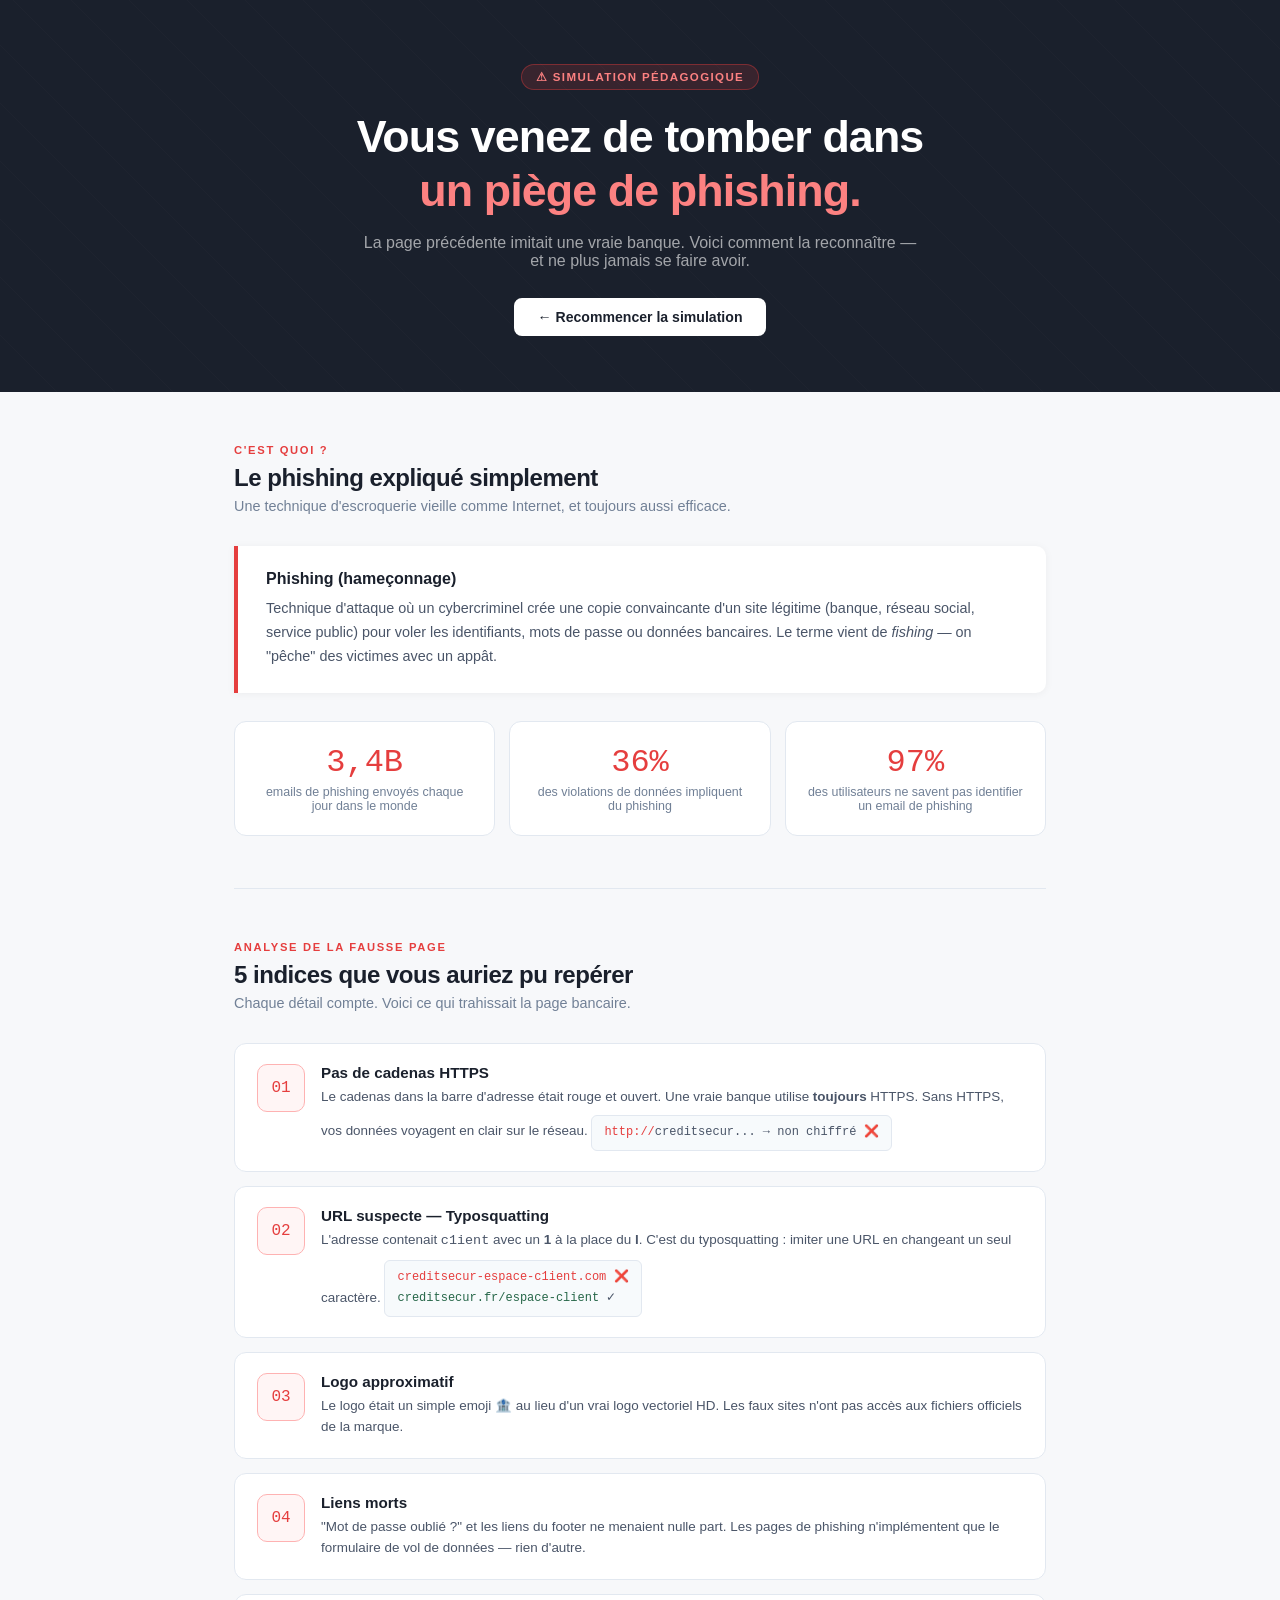
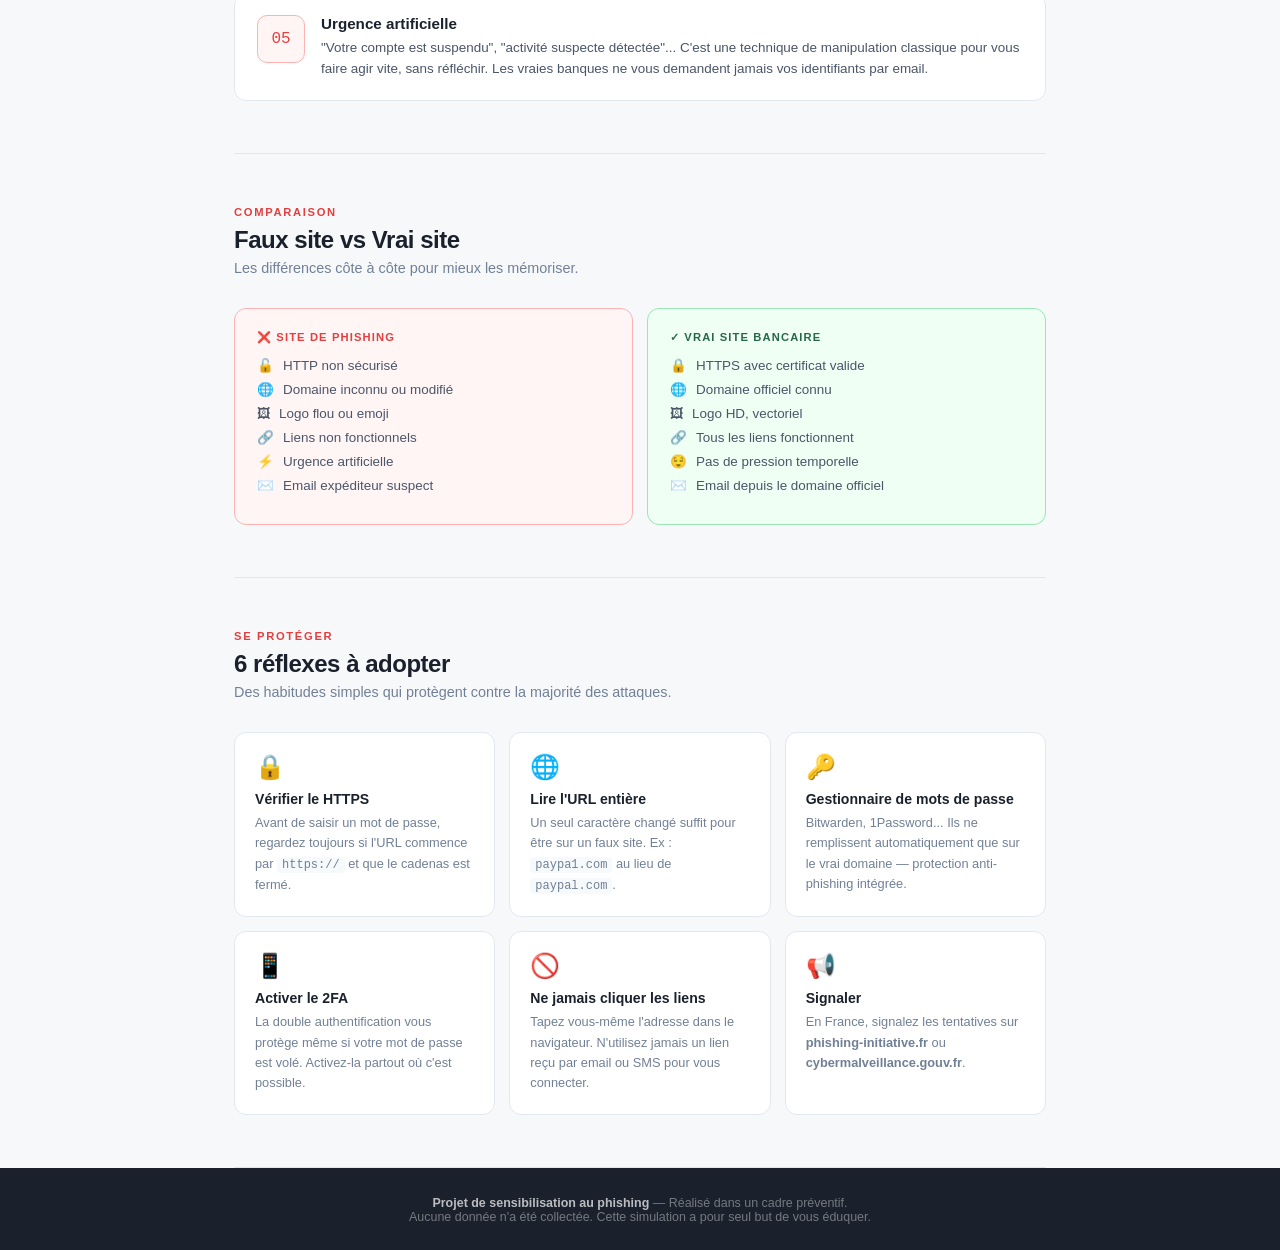
==== awareness.html @ bf1d2448 "Add files via upload" ====
<!DOCTYPE html>
<html lang="fr">
<head>
  <meta charset="UTF-8">
  <meta name="viewport" content="width=device-width, initial-scale=1.0">
  <title>Sensibilisation au Phishing</title>
  <link rel="stylesheet" href="style.css">
</head>
<body class="page-awareness">

  <div class="hero">
    <div class="hero-badge">⚠ Simulation pédagogique</div>
    <h1>Vous venez de tomber dans<br><span>un piège de phishing.</span></h1>
    <p>La page précédente imitait une vraie banque. Voici comment la reconnaître — et ne plus jamais se faire avoir.</p>
    <a href="email.html" class="hero-cta">← Recommencer la simulation</a>
  </div>

  <div class="awareness-container">

    <section class="aw-section">
      <div class="section-label">C'est quoi ?</div>
      <div class="section-title">Le phishing expliqué simplement</div>
      <div class="section-desc">Une technique d'escroquerie vieille comme Internet, et toujours aussi efficace.</div>

      <div class="definition-box">
        <h3>Phishing (hameçonnage)</h3>
        <p>Technique d'attaque où un cybercriminel crée une copie convaincante d'un site légitime (banque, réseau social, service public) pour voler les identifiants, mots de passe ou données bancaires. Le terme vient de <em>fishing</em> — on "pêche" des victimes avec un appât.</p>
      </div>

      <div class="stats-row">
        <div class="stat-card">
          <div class="stat-number">3,4B</div>
          <div class="stat-label">emails de phishing envoyés chaque jour dans le monde</div>
        </div>
        <div class="stat-card">
          <div class="stat-number">36%</div>
          <div class="stat-label">des violations de données impliquent du phishing</div>
        </div>
        <div class="stat-card">
          <div class="stat-number">97%</div>
          <div class="stat-label">des utilisateurs ne savent pas identifier un email de phishing</div>
        </div>
      </div>
    </section>

    <section class="aw-section">
      <div class="section-label">Analyse de la fausse page</div>
      <div class="section-title">5 indices que vous auriez pu repérer</div>
      <div class="section-desc">Chaque détail compte. Voici ce qui trahissait la page bancaire.</div>

      <div class="indices-grid">

        <div class="indice-card">
          <div class="indice-num">01</div>
          <div>
            <div class="indice-title">Pas de cadenas HTTPS</div>
            <div class="indice-desc">
              Le cadenas dans la barre d'adresse était rouge et ouvert. Une vraie banque utilise <strong>toujours</strong> HTTPS. Sans HTTPS, vos données voyagent en clair sur le réseau.
              <div class="code-snippet">
                <span class="bad">http://</span>creditsecur... → non chiffré ❌
              </div>
            </div>
          </div>
        </div>

        <div class="indice-card">
          <div class="indice-num">02</div>
          <div>
            <div class="indice-title">URL suspecte — Typosquatting</div>
            <div class="indice-desc">
              L'adresse contenait <code>c1ient</code> avec un <strong>1</strong> à la place du <strong>l</strong>. C'est du typosquatting : imiter une URL en changeant un seul caractère.
              <div class="code-snippet">
                <span class="bad">creditsecur-espace-c1ient.com</span> ❌<br>
                <span class="good">creditsecur.fr/espace-client</span> ✓
              </div>
            </div>
          </div>
        </div>

        <div class="indice-card">
          <div class="indice-num">03</div>
          <div>
            <div class="indice-title">Logo approximatif</div>
            <div class="indice-desc">
              Le logo était un simple emoji 🏦 au lieu d'un vrai logo vectoriel HD. Les faux sites n'ont pas accès aux fichiers officiels de la marque.
            </div>
          </div>
        </div>

        <div class="indice-card">
          <div class="indice-num">04</div>
          <div>
            <div class="indice-title">Liens morts</div>
            <div class="indice-desc">
              "Mot de passe oublié ?" et les liens du footer ne menaient nulle part. Les pages de phishing n'implémentent que le formulaire de vol de données — rien d'autre.
            </div>
          </div>
        </div>

        <div class="indice-card">
          <div class="indice-num">05</div>
          <div>
            <div class="indice-title">Urgence artificielle</div>
            <div class="indice-desc">
              "Votre compte est suspendu", "activité suspecte détectée"... C'est une technique de manipulation classique pour vous faire agir vite, sans réfléchir. Les vraies banques ne vous demandent jamais vos identifiants par email.
            </div>
          </div>
        </div>

      </div>
    </section>

    <section class="aw-section">
      <div class="section-label">Comparaison</div>
      <div class="section-title">Faux site vs Vrai site</div>
      <div class="section-desc">Les différences côte à côte pour mieux les mémoriser.</div>

      <div class="compare-grid">
        <div class="compare-card fake">
          <div class="compare-label">❌ Site de phishing</div>
          <div class="compare-item"><span>🔓</span> HTTP non sécurisé</div>
          <div class="compare-item"><span>🌐</span> Domaine inconnu ou modifié</div>
          <div class="compare-item"><span>🖼</span> Logo flou ou emoji</div>
          <div class="compare-item"><span>🔗</span> Liens non fonctionnels</div>
          <div class="compare-item"><span>⚡</span> Urgence artificielle</div>
          <div class="compare-item"><span>✉️</span> Email expéditeur suspect</div>
        </div>
        <div class="compare-card real">
          <div class="compare-label">✓ Vrai site bancaire</div>
          <div class="compare-item"><span>🔒</span> HTTPS avec certificat valide</div>
          <div class="compare-item"><span>🌐</span> Domaine officiel connu</div>
          <div class="compare-item"><span>🖼</span> Logo HD, vectoriel</div>
          <div class="compare-item"><span>🔗</span> Tous les liens fonctionnent</div>
          <div class="compare-item"><span>😌</span> Pas de pression temporelle</div>
          <div class="compare-item"><span>✉️</span> Email depuis le domaine officiel</div>
        </div>
      </div>
    </section>

    <section class="aw-section">
      <div class="section-label">Se protéger</div>
      <div class="section-title">6 réflexes à adopter</div>
      <div class="section-desc">Des habitudes simples qui protègent contre la majorité des attaques.</div>

      <div class="tips-grid">
        <div class="tip-card">
          <div class="tip-icon">🔒</div>
          <div class="tip-title">Vérifier le HTTPS</div>
          <div class="tip-desc">Avant de saisir un mot de passe, regardez toujours si l'URL commence par <code>https://</code> et que le cadenas est fermé.</div>
        </div>
        <div class="tip-card">
          <div class="tip-icon">🌐</div>
          <div class="tip-title">Lire l'URL entière</div>
          <div class="tip-desc">Un seul caractère changé suffit pour être sur un faux site. Ex : <code>paypa1.com</code> au lieu de <code>paypal.com</code>.</div>
        </div>
        <div class="tip-card">
          <div class="tip-icon">🔑</div>
          <div class="tip-title">Gestionnaire de mots de passe</div>
          <div class="tip-desc">Bitwarden, 1Password... Ils ne remplissent automatiquement que sur le vrai domaine — protection anti-phishing intégrée.</div>
        </div>
        <div class="tip-card">
          <div class="tip-icon">📱</div>
          <div class="tip-title">Activer le 2FA</div>
          <div class="tip-desc">La double authentification vous protège même si votre mot de passe est volé. Activez-la partout où c'est possible.</div>
        </div>
        <div class="tip-card">
          <div class="tip-icon">🚫</div>
          <div class="tip-title">Ne jamais cliquer les liens</div>
          <div class="tip-desc">Tapez vous-même l'adresse dans le navigateur. N'utilisez jamais un lien reçu par email ou SMS pour vous connecter.</div>
        </div>
        <div class="tip-card">
          <div class="tip-icon">📢</div>
          <div class="tip-title">Signaler</div>
          <div class="tip-desc">En France, signalez les tentatives sur <strong>phishing-initiative.fr</strong> ou <strong>cybermalveillance.gouv.fr</strong>.</div>
        </div>
      </div>
    </section>

  </div>

  <footer class="aw-footer">
    <strong>Projet de sensibilisation au phishing</strong> — Réalisé dans un cadre préventif.<br>
    Aucune donnée n'a été collectée. Cette simulation a pour seul but de vous éduquer.
  </footer>

</body>
</html>
---- style.css ----
* { margin: 0; padding: 0; box-sizing: border-box; }

body {
  font-family: 'DM Sans', sans-serif;
  min-height: 100vh;
}

@import url('https://fonts.googleapis.com/css2?family=DM+Sans:wght@300;400;500;600&family=JetBrains+Mono:wght@400;500&family=Sora:wght@300;400;500;600;700&display=swap');

.page-email {
  background: #f1f3f4;
  font-family: 'DM Sans', sans-serif;
}

.gmail-top {
  background: white;
  border-bottom: 1px solid #e0e0e0;
  padding: 10px 20px;
  display: flex;
  align-items: center;
  gap: 16px;
  box-shadow: 0 1px 3px rgba(0,0,0,0.08);
}

.gmail-logo {
  font-size: 1.4rem;
  font-weight: 700;
  color: #EA4335;
  letter-spacing: -0.03em;
}
.gmail-logo span { color: #4285F4; }
.gmail-logo em   { color: #FBBC05; font-style: normal; }
.gmail-logo b    { color: #34A853; }

.gmail-search {
  flex: 1;
  max-width: 500px;
  background: #f1f3f4;
  border: none;
  border-radius: 24px;
  padding: 9px 18px;
  font-size: 0.9rem;
  color: #5f6368;
  outline: none;
}

.gmail-user { font-size: 0.82rem; color: #5f6368; }

.pedagogy-banner {
  background: #e8f0fe;
  border-bottom: 2px solid #4285F4;
  padding: 10px 24px;
  font-size: 0.82rem;
  color: #1a73e8;
  display: flex;
  align-items: center;
  gap: 8px;
}

.layout {
  display: flex;
  min-height: calc(100vh - 110px);
}

.sidebar {
  width: 220px;
  background: white;
  padding: 8px 0;
  border-right: 1px solid #e0e0e0;
}

.sidebar-item {
  padding: 8px 24px;
  font-size: 0.88rem;
  color: #444;
  cursor: pointer;
  border-radius: 0 20px 20px 0;
  margin-right: 12px;
}

.sidebar-item.active {
  background: #fce8e6;
  color: #c5221f;
  font-weight: 600;
}

.badge-alert {
  background: #EA4335;
  color: white;
  font-size: 0.6rem;
  font-weight: 700;
  padding: 2px 7px;
  border-radius: 10px;
  margin-left: 6px;
}

.main-area { flex: 1; }

.email-list { background: white; }

.email-row {
  display: flex;
  align-items: center;
  gap: 14px;
  padding: 12px 24px;
  border-bottom: 1px solid #f1f3f4;
  cursor: pointer;
  transition: background 0.15s;
}

.email-row.unread { font-weight: 600; }
.email-row:hover  { background: #f1f3f4; }

.email-avatar {
  width: 36px;
  height: 36px;
  border-radius: 50%;
  display: flex;
  align-items: center;
  justify-content: center;
  font-size: 0.9rem;
  font-weight: 700;
  color: white;
  flex-shrink: 0;
}

.email-sender {
  font-size: 0.88rem;
  color: #202124;
  width: 160px;
  flex-shrink: 0;
}

.email-preview {
  font-size: 0.88rem;
  color: #5f6368;
  flex: 1;
  white-space: nowrap;
  overflow: hidden;
  text-overflow: ellipsis;
}

.email-preview strong { color: #202124; }
.email-date { font-size: 0.78rem; color: #5f6368; flex-shrink: 0; }

.page-bank {
  background: #f0f2f5;
  display: flex;
  flex-direction: column;
}
.fake-browser {
  background: #e8eaed;
  padding: 8px 16px;
  display: flex;
  align-items: center;
  gap: 10px;
  border-bottom: 1px solid #d1d5db;
}

.browser-dots { display: flex; gap: 5px; }

.dot {
  width: 11px;
  height: 11px;
  border-radius: 50%;
}
.dot.red    { background: #ff5f57; }
.dot.yellow { background: #febc2e; }
.dot.green  { background: #28c840; }

.url-bar {
  flex: 1;
  background: white;
  border-radius: 20px;
  padding: 4px 14px;
  display: flex;
  align-items: center;
  gap: 6px;
  font-size: 0.78rem;
  color: #333;
  border: 1px solid #d1d5db;
  max-width: 520px;
  margin: 0 auto;
}

.lock-icon { color: #e53e3e; }

.url-text .suspicious {
  background: rgba(229,62,62,0.12);
  color: #c53030;
  border-radius: 3px;
  padding: 0 2px;
}

/* Header banque */
.bank-header {
  background: #1a3a6b;
  padding: 14px 40px;
  display: flex;
  align-items: center;
  justify-content: space-between;
}

.bank-logo {
  display: flex;
  align-items: center;
  gap: 10px;
  color: white;
  font-size: 1.2rem;
  font-weight: 600;
}

.logo-icon {
  width: 32px;
  height: 32px;
  background: #f0b429;
  border-radius: 6px;
  display: flex;
  align-items: center;
  justify-content: center;
}

.bank-header-right { font-size: 0.75rem; color: rgba(255,255,255,0.5); }

.bank-main {
  flex: 1;
  display: flex;
  align-items: center;
  justify-content: center;
  padding: 40px 20px;
}
 
.login-card {
  background: white;
  border-radius: 12px;
  box-shadow: 0 4px 24px rgba(0,0,0,0.08);
  width: 100%;
  max-width: 420px;
  padding: 40px;
}

.card-title { font-size: 1.4rem; font-weight: 600; color: #1a3a6b; margin-bottom: 6px; }
.card-sub   { font-size: 0.85rem; color: #e53e3e; margin-bottom: 28px; font-weight: 500; }

.form-group { margin-bottom: 18px; }

label {
  display: block;
  font-size: 0.82rem;
  font-weight: 500;
  color: #4a5568;
  margin-bottom: 6px;
}

input[type="text"],
input[type="password"] {
  width: 100%;
  padding: 11px 14px;
  border: 1.5px solid #e2e8f0;
  border-radius: 8px;
  font-size: 0.92rem;
  font-family: 'DM Sans', sans-serif;
  color: #2d3748;
  transition: border-color 0.2s;
  outline: none;
}
input:focus { border-color: #1a3a6b; }

.form-footer {
  display: flex;
  justify-content: space-between;
  align-items: center;
  margin-bottom: 22px;
  font-size: 0.8rem;
}

.remember { display: flex; align-items: center; gap: 6px; color: #718096; }
.forgot   { color: #1a3a6b; text-decoration: none; }
.forgot:hover { text-decoration: underline; }

.btn-login {
  width: 100%;
  padding: 13px;
  background: #1a3a6b;
  color: white;
  border: none;
  border-radius: 8px;
  font-family: 'DM Sans', sans-serif;
  font-size: 0.95rem;
  font-weight: 600;
  cursor: pointer;
  transition: background 0.2s;
}
.btn-login:hover { background: #15305a; }

.divider {
  text-align: center;
  font-size: 0.78rem;
  color: #a0aec0;
  margin: 20px 0;
  position: relative;
}
.divider::before,
.divider::after {
  content: '';
  position: absolute;
  top: 50%;
  width: 40%;
  height: 1px;
  background: #e2e8f0;
}
.divider::before { left: 0; }
.divider::after  { right: 0; }

.help-line { text-align: center; font-size: 0.78rem; color: #718096; }

.bank-footer {
  background: #1a3a6b;
  color: rgba(255,255,255,0.5);
  font-size: 0.72rem;
  text-align: center;
  padding: 14px;
}

.reveal-overlay {
  display: none;
  position: fixed;
  inset: 0;
  background: rgba(5, 5, 10, 0.94);
  z-index: 100;
  align-items: center;
  justify-content: center;
  flex-direction: column;
  padding: 24px;
}

.reveal-overlay.show {
  display: flex;
  animation: fadeIn 0.4s ease;
}

.reveal-box {
  background: #0d1117;
  border: 1px solid #30363d;
  border-radius: 16px;
  max-width: 560px;
  width: 100%;
  overflow: hidden;
  animation: slideUp 0.45s ease;
}

.terminal-bar {
  background: #161b22;
  padding: 10px 16px;
  display: flex;
  align-items: center;
  gap: 6px;
  border-bottom: 1px solid #30363d;
}

.t-dot { width: 10px; height: 10px; border-radius: 50%; }
.t-dot.r { background: #ff5f57; }
.t-dot.y { background: #febc2e; }
.t-dot.g { background: #28c840; }

.terminal-title {
  font-family: 'JetBrains Mono', monospace;
  font-size: 0.7rem;
  color: #8b949e;
  margin-left: 8px;
}

.terminal-body { padding: 20px 24px; }

.terminal-line {
  font-family: 'JetBrains Mono', monospace;
  font-size: 0.8rem;
  line-height: 2;
  color: #8b949e;
  overflow: hidden;
  white-space: nowrap;
  max-width: 0;
}

.terminal-line .prompt { color: #3fb950; }
.terminal-line .cmd    { color: #79c0ff; }
.terminal-line .val    { color: #f85149; font-weight: 600; }
.terminal-line .ok     { color: #3fb950; }
.terminal-line .warn   { color: #d29922; }

.l1 { animation: reveal 0.6s steps(40) 0.2s forwards; }
.l2 { animation: reveal 0.6s steps(40) 1.0s forwards; }
.l3 { animation: reveal 0.7s steps(50) 1.8s forwards; }
.l4 { animation: reveal 0.7s steps(50) 2.6s forwards; }
.l5 { animation: reveal 0.6s steps(40) 3.4s forwards; }

.reveal-footer {
  padding: 20px 24px 24px;
  border-top: 1px solid #21262d;
  opacity: 0;
  animation: fadeIn 0.5s ease 4.2s forwards;
}

.reveal-title {
  font-family: 'DM Sans', sans-serif;
  font-size: 1.15rem;
  font-weight: 700;
  color: #f85149;
  margin-bottom: 8px;
}

.reveal-sub {
  font-family: 'DM Sans', sans-serif;
  font-size: 0.84rem;
  color: #8b949e;
  line-height: 1.65;
  margin-bottom: 18px;
}

.reveal-btn {
  display: block;
  padding: 12px;
  background: #f85149;
  color: white;
  border: none;
  border-radius: 8px;
  font-family: 'DM Sans', sans-serif;
  font-size: 0.9rem;
  font-weight: 600;
  cursor: pointer;
  text-align: center;
  text-decoration: none;
  transition: background 0.2s;
}
.reveal-btn:hover { background: #da3633; }

.page-awareness {
  background: #f7f8fa;
  font-family: 'Sora', sans-serif;
  color: #1a202c;
}

.hero {
  background: #1a202c;
  color: white;
  padding: 64px 24px 56px;
  text-align: center;
  position: relative;
  overflow: hidden;
}

.hero::before {
  content: '';
  position: absolute;
  inset: 0;
  background: repeating-linear-gradient(
    45deg, transparent, transparent 40px,
    rgba(255,255,255,0.015) 40px,
    rgba(255,255,255,0.015) 41px
  );
}

.hero-badge {
  display: inline-flex;
  align-items: center;
  gap: 6px;
  background: rgba(229,62,62,0.15);
  border: 1px solid rgba(229,62,62,0.4);
  color: #fc8181;
  font-size: 0.72rem;
  font-weight: 600;
  letter-spacing: 0.12em;
  text-transform: uppercase;
  padding: 5px 14px;
  border-radius: 20px;
  margin-bottom: 20px;
}

.hero h1 {
  font-size: clamp(1.8rem, 4vw, 2.8rem);
  font-weight: 700;
  line-height: 1.2;
  margin-bottom: 16px;
  letter-spacing: -0.02em;
}

.hero h1 span { color: #fc8181; }

.hero p {
  font-size: 1rem;
  color: rgba(255,255,255,0.6);
  max-width: 560px;
  margin: 0 auto 28px;
  font-weight: 300;
}

.hero-cta {
  display: inline-flex;
  align-items: center;
  gap: 8px;
  background: white;
  color: #1a202c;
  text-decoration: none;
  padding: 11px 24px;
  border-radius: 8px;
  font-weight: 600;
  font-size: 0.88rem;
  transition: opacity 0.2s;
}
.hero-cta:hover { opacity: 0.88; }

.awareness-container {
  max-width: 860px;
  margin: 0 auto;
  padding: 0 24px;
}

.aw-section {
  padding: 52px 0;
  border-bottom: 1px solid #e2e8f0;
}

.section-label {
  font-size: 0.7rem;
  font-weight: 600;
  letter-spacing: 0.15em;
  text-transform: uppercase;
  color: #e53e3e;
  margin-bottom: 8px;
}

.section-title {
  font-size: 1.5rem;
  font-weight: 700;
  letter-spacing: -0.02em;
  color: #1a202c;
  margin-bottom: 6px;
}

.section-desc {
  font-size: 0.9rem;
  color: #718096;
  margin-bottom: 32px;
  font-weight: 300;
}

.definition-box {
  background: white;
  border-left: 4px solid #e53e3e;
  border-radius: 0 10px 10px 0;
  padding: 24px 28px;
  margin-bottom: 28px;
  box-shadow: 0 1px 8px rgba(0,0,0,0.05);
}

.definition-box h3 {
  font-size: 1rem;
  font-weight: 600;
  margin-bottom: 8px;
}

.definition-box p {
  font-size: 0.9rem;
  color: #4a5568;
  line-height: 1.7;
}

.stats-row {
  display: grid;
  grid-template-columns: repeat(3, 1fr);
  gap: 14px;
}

.stat-card {
  background: white;
  border: 1px solid #e2e8f0;
  border-radius: 12px;
  padding: 22px;
  text-align: center;
}

.stat-number {
  font-family: 'JetBrains Mono', monospace;
  font-size: 2rem;
  font-weight: 500;
  color: #e53e3e;
  margin-bottom: 4px;
}

.stat-label { font-size: 0.78rem; color: #718096; }

.indices-grid { display: grid; gap: 14px; }

.indice-card {
  background: white;
  border: 1px solid #e2e8f0;
  border-radius: 12px;
  padding: 20px 22px;
  display: grid;
  grid-template-columns: 48px 1fr;
  gap: 16px;
  align-items: start;
  transition: box-shadow 0.2s;
  animation: fadeUp 0.4s ease both;
}

.indice-card:hover { box-shadow: 0 4px 20px rgba(0,0,0,0.07); }

.indice-card:nth-child(1) { animation-delay: 0.05s; }
.indice-card:nth-child(2) { animation-delay: 0.10s; }
.indice-card:nth-child(3) { animation-delay: 0.15s; }
.indice-card:nth-child(4) { animation-delay: 0.20s; }
.indice-card:nth-child(5) { animation-delay: 0.25s; }

.indice-num {
  width: 48px; height: 48px;
  background: #fff5f5;
  border: 1.5px solid #feb2b2;
  border-radius: 10px;
  display: flex;
  align-items: center;
  justify-content: center;
  font-family: 'JetBrains Mono', monospace;
  font-weight: 500;
  font-size: 1rem;
  color: #e53e3e;
  flex-shrink: 0;
}

.indice-title { font-size: 0.95rem; font-weight: 600; color: #1a202c; margin-bottom: 5px; }
.indice-desc  { font-size: 0.84rem; color: #4a5568; line-height: 1.6; }

.code-snippet {
  display: inline-block;
  margin-top: 8px;
  background: #f7fafc;
  border: 1px solid #e2e8f0;
  border-radius: 6px;
  padding: 6px 12px;
  font-family: 'JetBrains Mono', monospace;
  font-size: 0.75rem;
  color: #4a5568;
  line-height: 1.8;
}

.code-snippet .bad  { color: #e53e3e; }
.code-snippet .good { color: #276749; }

.compare-grid {
  display: grid;
  grid-template-columns: 1fr 1fr;
  gap: 14px;
}

.compare-card {
  border-radius: 12px;
  padding: 22px;
  border: 1.5px solid;
}

.compare-card.fake { background: #fff5f5; border-color: #feb2b2; }
.compare-card.real { background: #f0fff4; border-color: #9ae6b4; }

.compare-label {
  font-size: 0.7rem;
  font-weight: 700;
  letter-spacing: 0.1em;
  text-transform: uppercase;
  margin-bottom: 14px;
}

.compare-card.fake .compare-label { color: #e53e3e; }
.compare-card.real .compare-label { color: #276749; }

.compare-item {
  display: flex;
  align-items: flex-start;
  gap: 9px;
  margin-bottom: 9px;
  font-size: 0.84rem;
  color: #4a5568;
}


.tips-grid {
  display: grid;
  grid-template-columns: repeat(auto-fit, minmax(220px, 1fr));
  gap: 14px;
}

.tip-card {
  background: white;
  border: 1px solid #e2e8f0;
  border-radius: 12px;
  padding: 20px;
}

.tip-icon  { font-size: 1.5rem; margin-bottom: 10px; }
.tip-title { font-size: 0.88rem; font-weight: 600; color: #1a202c; margin-bottom: 6px; }
.tip-desc  { font-size: 0.8rem; color: #718096; line-height: 1.6; }
.tip-desc code { background: #f7fafc; padding: 1px 5px; border-radius: 4px; font-size: 0.75rem; }


.aw-footer {
  background: #1a202c;
  color: rgba(255,255,255,0.4);
  font-size: 0.78rem;
  text-align: center;
  padding: 28px 24px;
  margin-top: 0;
}

.aw-footer strong { color: rgba(255,255,255,0.7); }


@keyframes fadeIn {
  from { opacity: 0; }
  to   { opacity: 1; }
}

@keyframes slideUp {
  from { transform: translateY(28px); opacity: 0; }
  to   { transform: translateY(0);    opacity: 1; }
}

@keyframes fadeUp {
  from { opacity: 0; transform: translateY(10px); }
  to   { opacity: 1; transform: translateY(0); }
}

@keyframes reveal {
  from { max-width: 0; }
  to   { max-width: 100%; }
}


@media (max-width: 600px) {
  .stats-row    { grid-template-columns: 1fr; }
  .compare-grid { grid-template-columns: 1fr; }
  .sidebar      { display: none; }
}
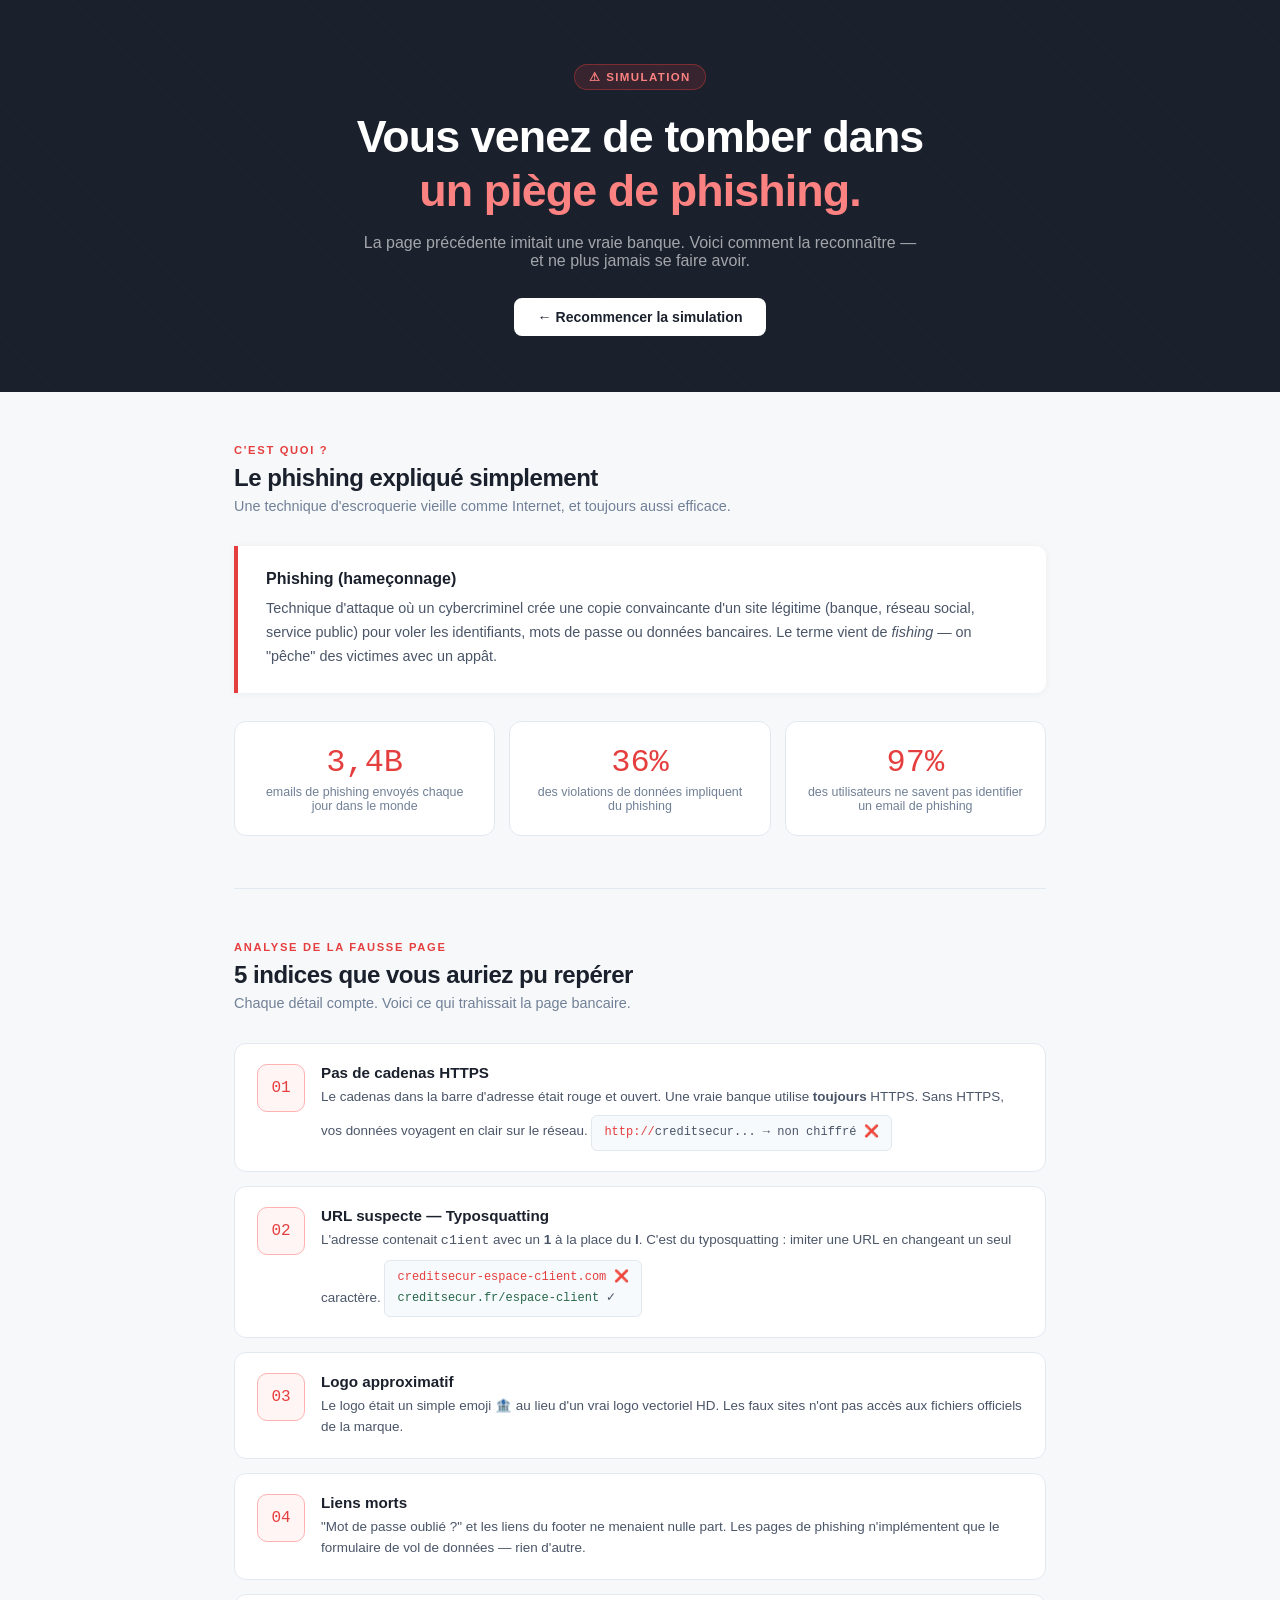
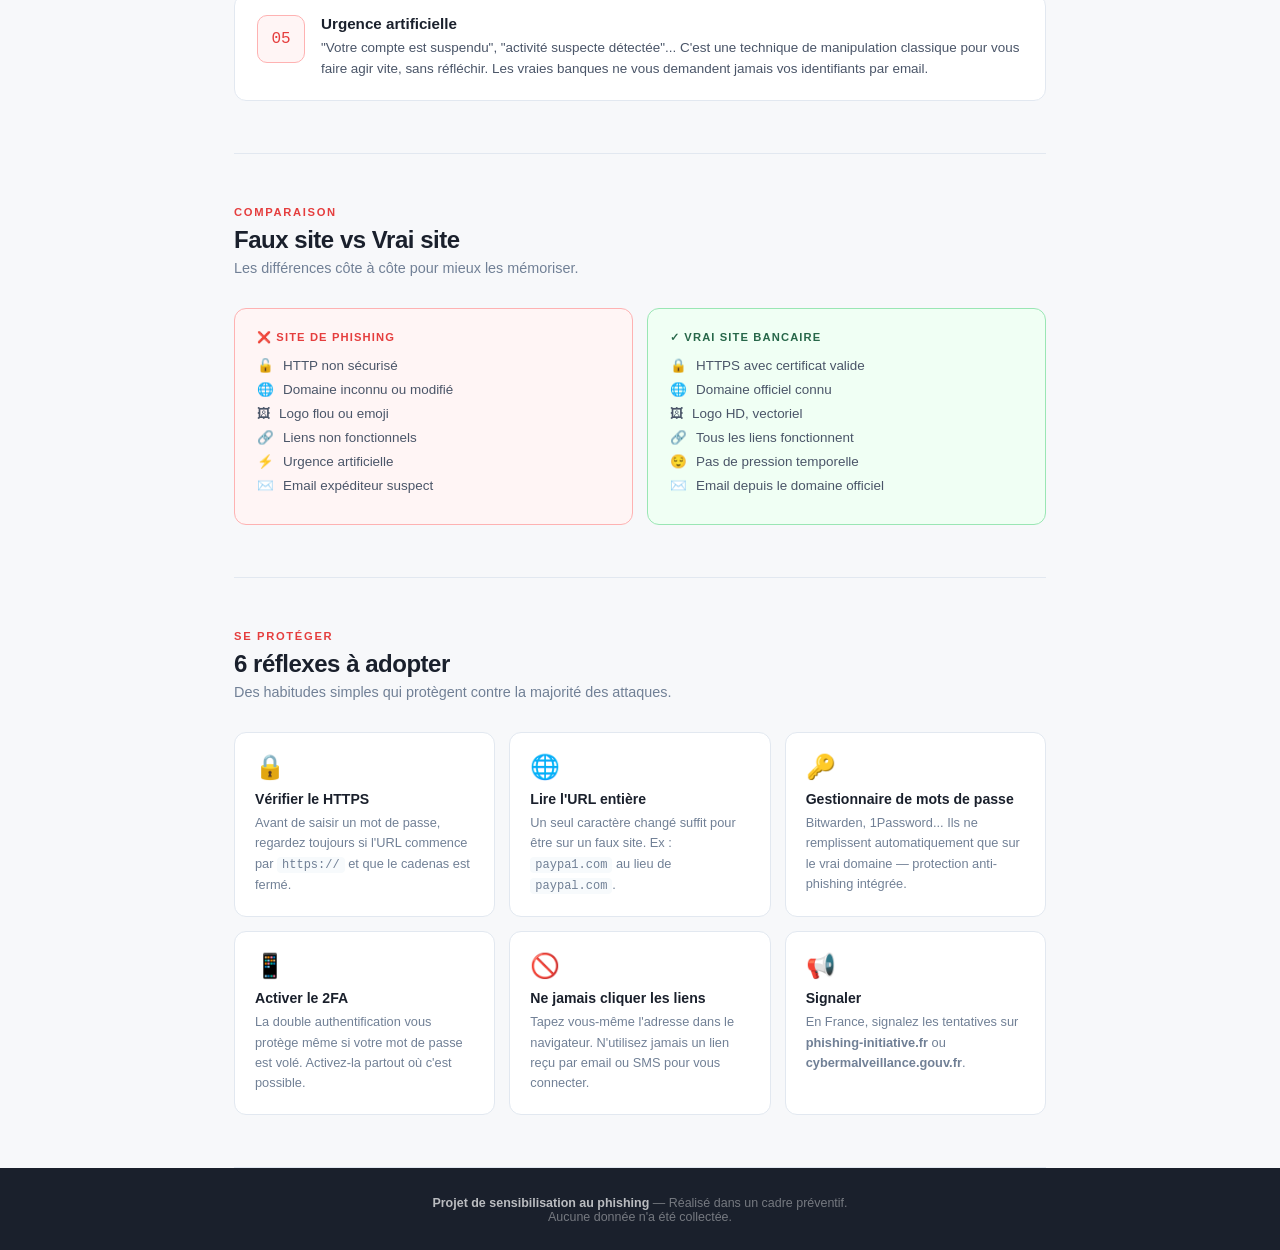
==== commit 464d5dfe: "Update awareness.html" ====
--- a/awareness.html
+++ b/awareness.html
@@ -9,10 +9,10 @@
 <body class="page-awareness">
 
   <div class="hero">
-    <div class="hero-badge">⚠ Simulation pédagogique</div>
+    <div class="hero-badge">⚠ Simulation</div>
     <h1>Vous venez de tomber dans<br><span>un piège de phishing.</span></h1>
     <p>La page précédente imitait une vraie banque. Voici comment la reconnaître — et ne plus jamais se faire avoir.</p>
-    <a href="email.html" class="hero-cta">← Recommencer la simulation</a>
+    <a href="index.html" class="hero-cta">← Recommencer la simulation</a>
   </div>
 
   <div class="awareness-container">
@@ -180,7 +180,7 @@
 
   <footer class="aw-footer">
     <strong>Projet de sensibilisation au phishing</strong> — Réalisé dans un cadre préventif.<br>
-    Aucune donnée n'a été collectée. Cette simulation a pour seul but de vous éduquer.
+    Aucune donnée n'a été collectée. 
   </footer>
 
 </body>
